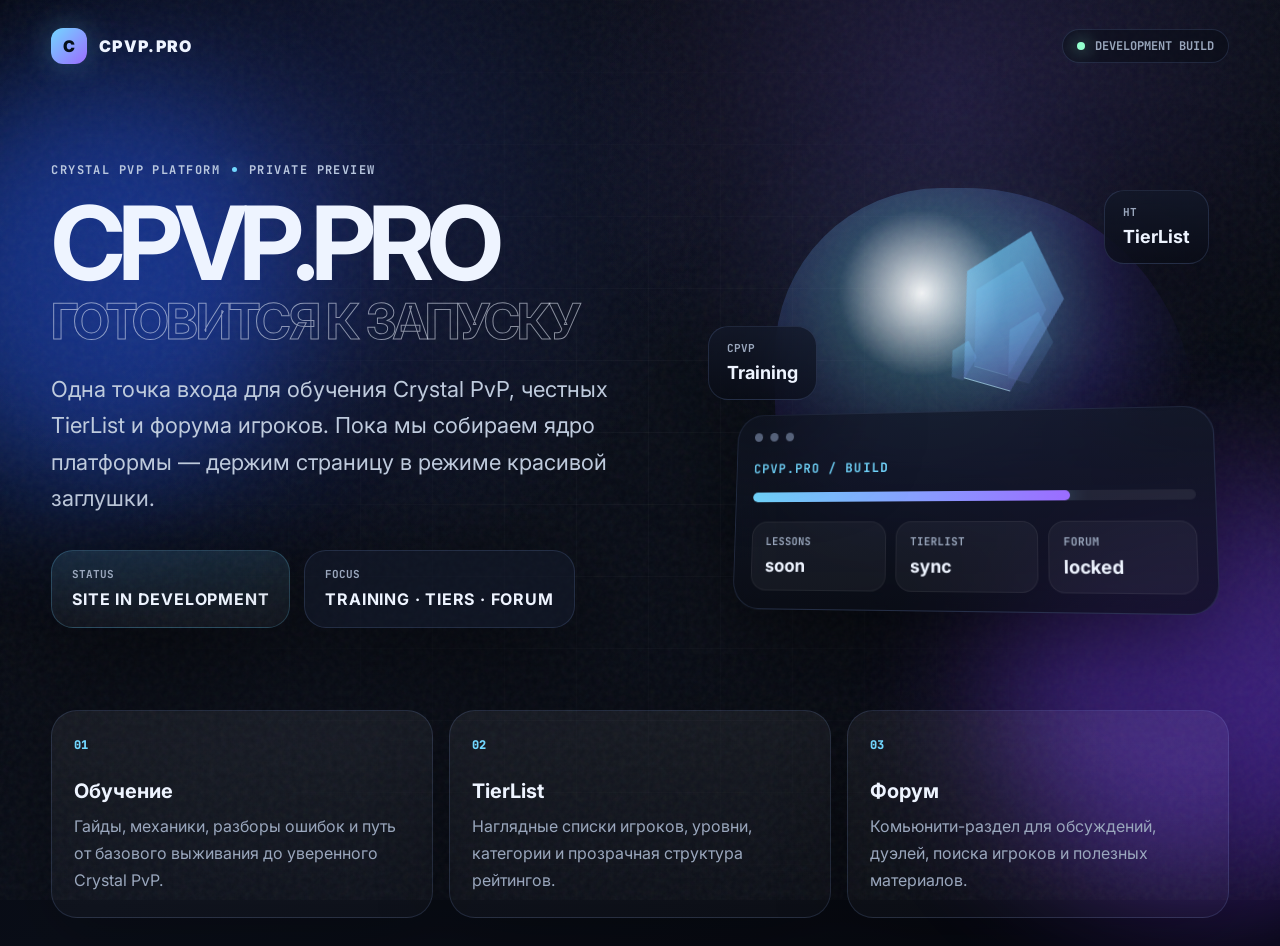
==== index.html @ 1875ffc8 "files" ====
<!doctype html>
<html lang="ru">
<head>
  <meta charset="utf-8" />
  <meta name="viewport" content="width=device-width, initial-scale=1" />
  <meta name="theme-color" content="#070910" />
  <meta name="description" content="CPVP.PRO — обучение Crystal PvP, TierList и форум игроков. Сайт находится в разработке." />
  <meta property="og:title" content="CPVP.PRO — скоро" />
  <meta property="og:description" content="Обучение Crystal PvP, TierList и форум игроков. Сайт находится в разработке." />
  <meta property="og:type" content="website" />
  <title>CPVP.PRO — скоро</title>
  <link rel="preconnect" href="https://fonts.googleapis.com">
  <link rel="preconnect" href="https://fonts.gstatic.com" crossorigin>
  <link href="https://fonts.googleapis.com/css2?family=Inter:wght@400;500;600;700;800;900&family=JetBrains+Mono:wght@500;700&display=swap" rel="stylesheet">
  <link rel="stylesheet" href="styles.css" />
</head>
<body>
  <main class="shell" aria-label="Временная страница CPVP.PRO">
    <div class="noise"></div>
    <div class="aurora aurora-a"></div>
    <div class="aurora aurora-b"></div>

    <nav class="nav" aria-label="Навигация">
      <a class="brand" href="#" aria-label="CPVP.PRO">
        <span class="brand-mark">C</span>
        <span>CPVP.PRO</span>
      </a>
      <div class="nav-status">
        <span class="pulse"></span>
        development build
      </div>
    </nav>

    <section class="hero">
      <div class="copy">
        <div class="eyebrow">
          <span>Crystal PvP platform</span>
          <span class="dot"></span>
          <span>private preview</span>
        </div>

        <h1>CPVP.PRO<br><span>готовится к запуску</span></h1>
        <p class="lead">Одна точка входа для обучения Crystal PvP, честных TierList и форума игроков. Пока мы собираем ядро платформы — держим страницу в режиме красивой заглушки.</p>

        <div class="actions" aria-label="Статус проекта">
          <div class="launch-card">
            <span class="label">status</span>
            <strong>site in development</strong>
          </div>
          <div class="launch-card muted">
            <span class="label">focus</span>
            <strong>training · tiers · forum</strong>
          </div>
        </div>
      </div>

      <div class="visual" aria-hidden="true">
        <div class="orb"></div>
        <div class="crystal">
          <span></span><span></span><span></span><span></span>
        </div>
        <div class="panel panel-main">
          <div class="panel-head">
            <span class="win-dot"></span><span class="win-dot"></span><span class="win-dot"></span>
          </div>
          <div class="terminal-line bright">cpvp.pro / build</div>
          <div class="progress"><span></span></div>
          <div class="metric-grid">
            <div><small>Lessons</small><b>soon</b></div>
            <div><small>TierList</small><b>sync</b></div>
            <div><small>Forum</small><b>locked</b></div>
          </div>
        </div>
        <div class="rank-card rank-a"><small>HT</small><b>TierList</b></div>
        <div class="rank-card rank-b"><small>CPVP</small><b>Training</b></div>
      </div>
    </section>

    <section class="features" aria-label="Что будет на сайте">
      <article>
        <span class="icon">01</span>
        <h2>Обучение</h2>
        <p>Гайды, механики, разборы ошибок и путь от базового выживания до уверенного Crystal PvP.</p>
      </article>
      <article>
        <span class="icon">02</span>
        <h2>TierList</h2>
        <p>Наглядные списки игроков, уровни, категории и прозрачная структура рейтингов.</p>
      </article>
      <article>
        <span class="icon">03</span>
        <h2>Форум</h2>
        <p>Комьюнити-раздел для обсуждений, дуэлей, поиска игроков и полезных материалов.</p>
      </article>
    </section>
  </main>
</body>
</html>
---- styles.css ----
:root{--bg:#070910;--card:rgba(13,17,30,.72);--card2:rgba(20,26,43,.58);--line:rgba(150,180,255,.15);--text:#eef4ff;--muted:#9aa7bd;--blue:#72d7ff;--violet:#9b6cff;--green:#94ffcf;--shadow:0 30px 100px rgba(0,0,0,.55);}
*{box-sizing:border-box}html{min-height:100%;background:#05070d}body{margin:0;min-height:100vh;font-family:Inter,system-ui,-apple-system,Segoe UI,sans-serif;color:var(--text);background:radial-gradient(circle at 25% 20%,rgba(62,91,255,.19),transparent 32%),radial-gradient(circle at 74% 10%,rgba(139,90,255,.16),transparent 30%),linear-gradient(135deg,#05070d 0%,#0a0e18 45%,#05070d 100%);overflow-x:hidden}.shell{position:relative;min-height:100vh;padding:28px clamp(18px,4vw,72px);isolation:isolate}.shell:before{content:"";position:fixed;inset:0;background:linear-gradient(rgba(255,255,255,.035) 1px,transparent 1px),linear-gradient(90deg,rgba(255,255,255,.028) 1px,transparent 1px);background-size:72px 72px;mask-image:radial-gradient(circle at center,black,transparent 75%);z-index:-4}.noise{position:fixed;inset:0;opacity:.08;z-index:-1;background-image:url("data:image/svg+xml,%3Csvg viewBox='0 0 180 180' xmlns='http://www.w3.org/2000/svg'%3E%3Cfilter id='n'%3E%3CfeTurbulence type='fractalNoise' baseFrequency='.85' numOctaves='3' stitchTiles='stitch'/%3E%3C/filter%3E%3Crect width='100%25' height='100%25' filter='url(%23n)' opacity='.65'/%3E%3C/svg%3E")}.aurora{position:fixed;width:420px;height:420px;border-radius:999px;filter:blur(70px);opacity:.45;z-index:-3;animation:float 11s ease-in-out infinite}.aurora-a{left:-120px;top:8%;background:#245cff}.aurora-b{right:-130px;bottom:0;background:#7c3cff;animation-delay:-5s}@keyframes float{50%{transform:translate3d(24px,-28px,0) scale(1.08)}}.nav{display:flex;align-items:center;justify-content:space-between;gap:16px;max-width:1240px;margin:0 auto 72px}.brand{display:inline-flex;align-items:center;gap:12px;color:var(--text);text-decoration:none;font-weight:900;letter-spacing:.08em}.brand-mark{display:grid;place-items:center;width:36px;height:36px;border-radius:12px;background:linear-gradient(135deg,var(--blue),var(--violet));color:#06101b;box-shadow:0 0 30px rgba(114,215,255,.28)}.nav-status{display:inline-flex;align-items:center;gap:10px;padding:10px 14px;border:1px solid var(--line);border-radius:999px;background:rgba(9,12,22,.52);color:var(--muted);font:700 12px/1 JetBrains Mono,monospace;text-transform:uppercase}.pulse{width:8px;height:8px;border-radius:50%;background:var(--green);box-shadow:0 0 18px var(--green);animation:pulse 1.7s infinite}@keyframes pulse{50%{opacity:.35;transform:scale(.75)}}.hero{display:grid;grid-template-columns:minmax(0,1fr) minmax(380px,.86fr);gap:52px;align-items:center;max-width:1240px;margin:0 auto}.eyebrow{display:flex;align-items:center;gap:12px;flex-wrap:wrap;color:#b9c7df;font:700 12px/1 JetBrains Mono,monospace;text-transform:uppercase;letter-spacing:.12em}.dot{width:5px;height:5px;border-radius:50%;background:var(--blue);box-shadow:0 0 18px var(--blue)}h1{margin:22px 0 0;font-size:clamp(58px,8vw,116px);line-height:.88;letter-spacing:-.075em;text-transform:uppercase}h1 span{display:block;color:transparent;-webkit-text-stroke:1px rgba(238,244,255,.54);font-size:.48em;letter-spacing:-.055em;margin-top:12px}.lead{max-width:680px;margin:28px 0 0;color:#bfcbdd;font-size:clamp(17px,2vw,22px);line-height:1.65}.actions{display:flex;gap:14px;flex-wrap:wrap;margin-top:34px}.launch-card{min-width:230px;padding:18px 20px;border:1px solid rgba(114,215,255,.22);border-radius:22px;background:linear-gradient(180deg,rgba(114,215,255,.12),rgba(255,255,255,.035));box-shadow:var(--shadow)}.launch-card.muted{border-color:var(--line);background:var(--card2)}.label{display:block;color:var(--muted);font:700 11px/1 JetBrains Mono,monospace;text-transform:uppercase;margin-bottom:9px}.launch-card strong{font-size:16px;text-transform:uppercase;letter-spacing:.05em}.visual{position:relative;min-height:520px;perspective:1000px}.orb{position:absolute;inset:52px 34px 20px auto;width:420px;height:420px;border-radius:42% 58% 48% 52%;background:radial-gradient(circle at 35% 25%,rgba(255,255,255,.95),rgba(114,215,255,.24) 20%,rgba(100,70,255,.16) 45%,transparent 68%);filter:drop-shadow(0 0 80px rgba(114,215,255,.16));animation:morph 8s ease-in-out infinite}@keyframes morph{50%{border-radius:55% 45% 58% 42%;transform:rotate(10deg) scale(1.03)}}.crystal{position:absolute;right:160px;top:92px;width:120px;height:160px;transform:rotate(16deg);filter:drop-shadow(0 0 36px rgba(114,215,255,.35))}.crystal span{position:absolute;inset:0;clip-path:polygon(50% 0,92% 35%,70% 100%,30% 100%,8% 35%);background:linear-gradient(135deg,rgba(114,215,255,.72),rgba(155,108,255,.2));border:1px solid rgba(255,255,255,.35)}.crystal span:nth-child(2){transform:scale(.72) translateY(12px);opacity:.45}.crystal span:nth-child(3){transform:scale(.45) translate(65px,70px);opacity:.35}.crystal span:nth-child(4){transform:scale(.25) translate(-120px,250px);opacity:.55}.panel,.rank-card{position:absolute;border:1px solid var(--line);background:linear-gradient(180deg,rgba(18,24,40,.82),rgba(8,11,20,.72));backdrop-filter:blur(18px);box-shadow:var(--shadow)}.panel-main{left:14px;right:18px;bottom:46px;padding:18px;border-radius:28px;transform:rotateX(8deg) rotateY(-10deg)}.panel-head{display:flex;gap:8px;margin-bottom:22px}.win-dot{width:9px;height:9px;border-radius:50%;background:#65738f}.terminal-line{font:700 13px/1 JetBrains Mono,monospace;text-transform:uppercase;color:var(--blue);letter-spacing:.08em}.progress{height:10px;margin:18px 0 20px;border-radius:999px;background:rgba(255,255,255,.07);overflow:hidden}.progress span{display:block;width:73%;height:100%;border-radius:999px;background:linear-gradient(90deg,var(--blue),var(--violet));box-shadow:0 0 22px rgba(114,215,255,.45);animation:load 2.8s ease-in-out infinite}@keyframes load{50%{width:88%}}.metric-grid{display:grid;grid-template-columns:repeat(3,1fr);gap:10px}.metric-grid div{padding:14px;border-radius:16px;background:rgba(255,255,255,.045);border:1px solid rgba(255,255,255,.06)}small{display:block;color:var(--muted);font:700 11px/1 JetBrains Mono,monospace;text-transform:uppercase;margin-bottom:8px}b{font-size:18px}.rank-card{padding:16px 18px;border-radius:20px}.rank-a{right:20px;top:54px}.rank-b{left:0;top:190px}.features{display:grid;grid-template-columns:repeat(3,1fr);gap:16px;max-width:1240px;margin:54px auto 0}.features article{padding:22px;border-radius:26px;border:1px solid var(--line);background:linear-gradient(180deg,rgba(255,255,255,.055),rgba(255,255,255,.024));box-shadow:0 18px 70px rgba(0,0,0,.25)}.icon{display:inline-flex;margin-bottom:28px;color:var(--blue);font:800 12px/1 JetBrains Mono,monospace}.features h2{margin:0 0 10px;font-size:20px}.features p{margin:0;color:var(--muted);line-height:1.7}@media (max-width:900px){.shell{padding:20px 16px 28px}.nav{margin-bottom:40px}.nav-status{font-size:10px;padding:9px 11px}.hero{grid-template-columns:1fr;gap:26px}.copy{text-align:left}.eyebrow{font-size:10px}.lead{font-size:16px;line-height:1.58}.actions{display:grid;grid-template-columns:1fr}.launch-card{min-width:0}.visual{min-height:430px;order:-1}.orb{width:310px;height:310px;right:50%;transform:translateX(50%);top:40px}.crystal{right:calc(50% - 48px);top:90px;width:86px;height:116px}.panel-main{left:4px;right:4px;bottom:22px;transform:none;border-radius:24px}.rank-a{right:8px;top:28px}.rank-b{left:8px;top:152px}.features{grid-template-columns:1fr;margin-top:28px}.metric-grid{grid-template-columns:1fr 1fr 1fr;gap:8px}.metric-grid div{padding:11px}b{font-size:15px}h1{font-size:clamp(54px,16vw,76px)}}@media (prefers-reduced-motion:reduce){*,*:before,*:after{animation:none!important;scroll-behavior:auto!important}}
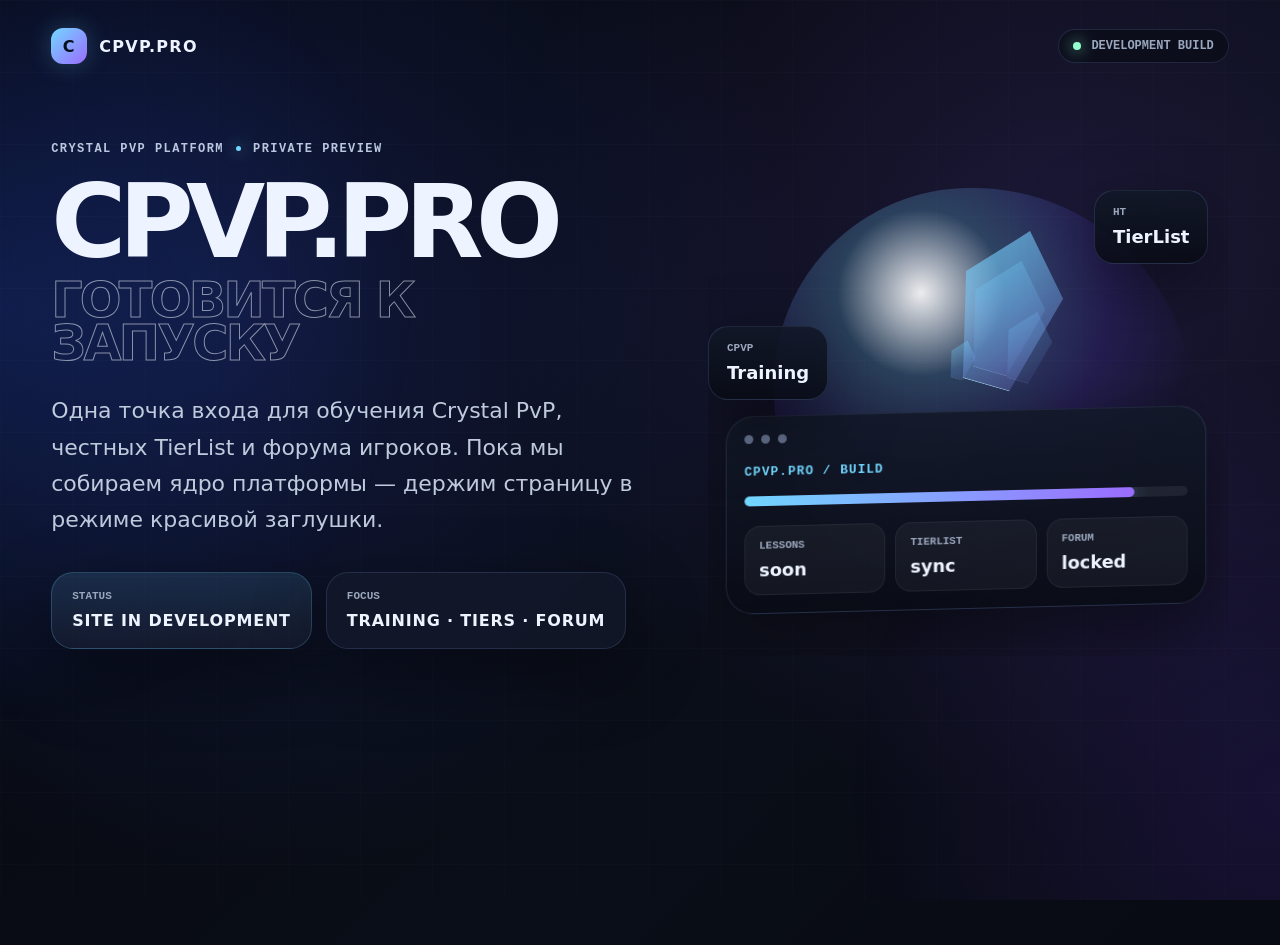
==== commit a3916218: "Optimize landing page render path and remove external dependencies" ====
--- a/index.html
+++ b/index.html
@@ -1,98 +1,29 @@
 <!doctype html>
 <html lang="ru">
 <head>
-  <meta charset="utf-8" />
-  <meta name="viewport" content="width=device-width, initial-scale=1" />
-  <meta name="theme-color" content="#070910" />
-  <meta name="description" content="CPVP.PRO — обучение Crystal PvP, TierList и форум игроков. Сайт находится в разработке." />
-  <meta property="og:title" content="CPVP.PRO — скоро" />
-  <meta property="og:description" content="Обучение Crystal PvP, TierList и форум игроков. Сайт находится в разработке." />
-  <meta property="og:type" content="website" />
+  <meta charset="utf-8">
+  <meta name="viewport" content="width=device-width,initial-scale=1">
+  <meta name="theme-color" content="#070910">
+  <meta name="color-scheme" content="dark">
+  <meta name="description" content="CPVP.PRO — обучение Crystal PvP, TierList и форум игроков. Сайт находится в разработке.">
+  <meta property="og:title" content="CPVP.PRO — скоро">
+  <meta property="og:description" content="Обучение Crystal PvP, TierList и форум игроков. Сайт находится в разработке.">
+  <meta property="og:type" content="website">
+  <meta property="og:url" content="https://cpvp.pro/">
+  <link rel="icon" href="data:image/svg+xml,%3Csvg xmlns='http://www.w3.org/2000/svg' viewBox='0 0 64 64'%3E%3Crect width='64' height='64' rx='18' fill='%2372d7ff'/%3E%3Cpath d='M42 18a17 17 0 1 0 0 28' fill='none' stroke='%2306101b' stroke-width='8' stroke-linecap='round'/%3E%3C/svg%3E">
   <title>CPVP.PRO — скоро</title>
-  <link rel="preconnect" href="https://fonts.googleapis.com">
-  <link rel="preconnect" href="https://fonts.gstatic.com" crossorigin>
-  <link href="https://fonts.googleapis.com/css2?family=Inter:wght@400;500;600;700;800;900&family=JetBrains+Mono:wght@500;700&display=swap" rel="stylesheet">
-  <link rel="stylesheet" href="styles.css" />
+  <style>
+:root{--card2:rgba(20,26,43,.72);--line:rgba(150,180,255,.15);--text:#eef4ff;--muted:#9aa7bd;--blue:#72d7ff;--violet:#9b6cff;--green:#94ffcf;--shadow:0 24px 72px rgba(0,0,0,.44);font-synthesis:none}*{box-sizing:border-box}html{min-height:100%;background:#05070d}body{margin:0;min-height:100vh;overflow-x:hidden;color:var(--text);background:radial-gradient(circle at 18% 16%,rgba(62,91,255,.18),transparent 31%),radial-gradient(circle at 82% 14%,rgba(139,90,255,.14),transparent 29%),linear-gradient(135deg,#05070d,#0a0e18 45%,#05070d);font-family:Inter,system-ui,-apple-system,BlinkMacSystemFont,"Segoe UI",sans-serif;text-rendering:optimizeLegibility}.shell{position:relative;isolation:isolate;min-height:100vh;padding:28px clamp(18px,4vw,72px)}.shell:before,.shell:after{position:fixed;inset:0;z-index:-1;pointer-events:none;content:""}.shell:before{opacity:.58;background:linear-gradient(rgba(255,255,255,.027) 1px,transparent 1px),linear-gradient(90deg,rgba(255,255,255,.023) 1px,transparent 1px);background-size:72px 72px}.shell:after{z-index:-2;background:radial-gradient(circle at 0 34%,rgba(36,92,255,.16),transparent 26rem),radial-gradient(circle at 100% 88%,rgba(124,60,255,.14),transparent 27rem)}.nav,.hero,.features{max-width:1240px;margin-inline:auto}.nav{display:flex;align-items:center;justify-content:space-between;gap:16px;margin-bottom:72px}.brand{display:inline-flex;align-items:center;gap:12px;color:var(--text);font-weight:900;letter-spacing:.08em;text-decoration:none}.brand-mark{display:grid;width:36px;height:36px;place-items:center;border-radius:12px;color:#06101b;background:linear-gradient(135deg,var(--blue),var(--violet));box-shadow:0 0 24px rgba(114,215,255,.24)}.nav-status,.eyebrow,.label,.terminal-line,small,.icon{font-family:ui-monospace,SFMono-Regular,Menlo,Consolas,monospace;font-weight:700;text-transform:uppercase}.nav-status{display:inline-flex;align-items:center;gap:10px;padding:10px 14px;border:1px solid var(--line);border-radius:999px;color:var(--muted);background:rgba(9,12,22,.7);font-size:12px;line-height:1}.pulse{width:8px;height:8px;border-radius:50%;background:var(--green);box-shadow:0 0 16px var(--green);animation:pulse 1.7s ease-in-out infinite}.hero{display:grid;grid-template-columns:minmax(0,1fr) minmax(380px,.86fr);gap:52px;align-items:center}.eyebrow{display:flex;flex-wrap:wrap;align-items:center;gap:12px;color:#b9c7df;font-size:12px;line-height:1;letter-spacing:.12em}.dot{width:5px;height:5px;border-radius:50%;background:var(--blue);box-shadow:0 0 16px var(--blue)}h1{margin:22px 0 0;font-size:clamp(58px,8vw,116px);line-height:.88;letter-spacing:-.075em;text-transform:uppercase}h1 span{display:block;margin-top:12px;color:transparent;font-size:.48em;letter-spacing:-.055em;-webkit-text-stroke:1px rgba(238,244,255,.54)}.lead{max-width:680px;margin:28px 0 0;color:#bfcbdd;font-size:clamp(17px,2vw,22px);line-height:1.65}.actions{display:flex;flex-wrap:wrap;gap:14px;margin-top:34px}.launch-card{min-width:230px;padding:18px 20px;border:1px solid rgba(114,215,255,.22);border-radius:22px;background:linear-gradient(180deg,rgba(114,215,255,.12),rgba(255,255,255,.035));box-shadow:var(--shadow)}.launch-card.muted{border-color:var(--line);background:var(--card2)}.label{display:block;margin-bottom:9px;color:var(--muted);font-size:11px;line-height:1}.launch-card strong{font-size:16px;letter-spacing:.05em;text-transform:uppercase}.visual{position:relative;min-height:520px;contain:layout paint style}.orb{position:absolute;top:52px;right:34px;width:420px;height:420px;border-radius:47% 53% 48% 52%;background:radial-gradient(circle at 35% 25%,rgba(255,255,255,.92),rgba(114,215,255,.23) 20%,rgba(100,70,255,.15) 45%,transparent 68%);animation:orb 8s ease-in-out infinite}.crystal{position:absolute;top:92px;right:160px;width:120px;height:160px;transform:rotate(16deg)}.crystal span{position:absolute;inset:0;clip-path:polygon(50% 0,92% 35%,70% 100%,30% 100%,8% 35%);border:1px solid rgba(255,255,255,.35);background:linear-gradient(135deg,rgba(114,215,255,.72),rgba(155,108,255,.2))}.crystal span:nth-child(2){opacity:.45;transform:scale(.72) translateY(12px)}.crystal span:nth-child(3){opacity:.35;transform:scale(.45) translate(65px,70px)}.crystal span:nth-child(4){opacity:.55;transform:scale(.25) translate(-120px,250px)}.panel,.rank-card{position:absolute;border:1px solid var(--line);background:linear-gradient(180deg,rgba(18,24,40,.92),rgba(8,11,20,.88));box-shadow:var(--shadow)}.panel-main{right:18px;bottom:46px;left:14px;padding:18px;border-radius:28px;transform:rotateX(8deg) rotateY(-10deg)}.panel-head{display:flex;gap:8px;margin-bottom:22px}.win-dot{width:9px;height:9px;border-radius:50%;background:#65738f}.terminal-line{color:var(--blue);font-size:13px;line-height:1;letter-spacing:.08em}.progress{height:10px;margin:18px 0 20px;overflow:hidden;border-radius:999px;background:rgba(255,255,255,.07)}.progress span{display:block;width:88%;height:100%;border-radius:inherit;background:linear-gradient(90deg,var(--blue),var(--violet));box-shadow:0 0 18px rgba(114,215,255,.4);transform-origin:left;animation:load 2.8s ease-in-out infinite}.metric-grid{display:grid;grid-template-columns:repeat(3,1fr);gap:10px}.metric-grid div{padding:14px;border:1px solid rgba(255,255,255,.06);border-radius:16px;background:rgba(255,255,255,.045)}small{display:block;margin-bottom:8px;color:var(--muted);font-size:11px;line-height:1}b{font-size:18px}.rank-card{padding:16px 18px;border-radius:20px}.rank-a{top:54px;right:20px}.rank-b{top:190px;left:0}.features{display:grid;grid-template-columns:repeat(3,1fr);gap:16px;margin-top:54px;content-visibility:auto;contain-intrinsic-size:250px}.features article{padding:22px;border:1px solid var(--line);border-radius:26px;background:linear-gradient(180deg,rgba(255,255,255,.055),rgba(255,255,255,.024));box-shadow:0 18px 58px rgba(0,0,0,.22)}.icon{display:inline-flex;margin-bottom:28px;color:var(--blue);font-size:12px;line-height:1}.features h2{margin:0 0 10px;font-size:20px}.features p{margin:0;color:var(--muted);line-height:1.7}@keyframes pulse{50%{opacity:.35;transform:scale(.75)}}@keyframes orb{50%{transform:translate3d(10px,-12px,0) scale(1.02)}}@keyframes load{50%{transform:scaleX(.83)}}@media (max-width:900px){.shell{padding:20px 16px 28px}.nav{margin-bottom:40px}.nav-status{padding:9px 11px;font-size:10px}.hero{grid-template-columns:1fr;gap:26px}.eyebrow{font-size:10px}.lead{font-size:16px;line-height:1.58}.actions{display:grid;grid-template-columns:1fr}.launch-card{min-width:0}.visual{order:-1;min-height:430px}.orb{top:40px;right:50%;width:310px;height:310px;transform:translateX(50%);animation:none}.crystal{top:90px;right:calc(50% - 48px);width:86px;height:116px}.panel-main{right:4px;bottom:22px;left:4px;border-radius:24px;transform:none}.rank-a{top:28px;right:8px}.rank-b{top:152px;left:8px}.features{grid-template-columns:1fr;margin-top:28px}.metric-grid{gap:8px}.metric-grid div{padding:11px}b{font-size:15px}h1{font-size:clamp(54px,16vw,76px)}}@media (prefers-reduced-motion:reduce){*,*:before,*:after{animation:none!important;scroll-behavior:auto!important}}
+  </style>
 </head>
 <body>
   <main class="shell" aria-label="Временная страница CPVP.PRO">
-    <div class="noise"></div>
-    <div class="aurora aurora-a"></div>
-    <div class="aurora aurora-b"></div>
-
-    <nav class="nav" aria-label="Навигация">
-      <a class="brand" href="#" aria-label="CPVP.PRO">
-        <span class="brand-mark">C</span>
-        <span>CPVP.PRO</span>
-      </a>
-      <div class="nav-status">
-        <span class="pulse"></span>
-        development build
-      </div>
-    </nav>
-
+    <nav class="nav" aria-label="Навигация"><a class="brand" href="/" aria-label="CPVP.PRO"><span class="brand-mark">C</span><span>CPVP.PRO</span></a><div class="nav-status"><span class="pulse"></span>development build</div></nav>
     <section class="hero">
-      <div class="copy">
-        <div class="eyebrow">
-          <span>Crystal PvP platform</span>
-          <span class="dot"></span>
-          <span>private preview</span>
-        </div>
-
-        <h1>CPVP.PRO<br><span>готовится к запуску</span></h1>
-        <p class="lead">Одна точка входа для обучения Crystal PvP, честных TierList и форума игроков. Пока мы собираем ядро платформы — держим страницу в режиме красивой заглушки.</p>
-
-        <div class="actions" aria-label="Статус проекта">
-          <div class="launch-card">
-            <span class="label">status</span>
-            <strong>site in development</strong>
-          </div>
-          <div class="launch-card muted">
-            <span class="label">focus</span>
-            <strong>training · tiers · forum</strong>
-          </div>
-        </div>
-      </div>
-
-      <div class="visual" aria-hidden="true">
-        <div class="orb"></div>
-        <div class="crystal">
-          <span></span><span></span><span></span><span></span>
-        </div>
-        <div class="panel panel-main">
-          <div class="panel-head">
-            <span class="win-dot"></span><span class="win-dot"></span><span class="win-dot"></span>
-          </div>
-          <div class="terminal-line bright">cpvp.pro / build</div>
-          <div class="progress"><span></span></div>
-          <div class="metric-grid">
-            <div><small>Lessons</small><b>soon</b></div>
-            <div><small>TierList</small><b>sync</b></div>
-            <div><small>Forum</small><b>locked</b></div>
-          </div>
-        </div>
-        <div class="rank-card rank-a"><small>HT</small><b>TierList</b></div>
-        <div class="rank-card rank-b"><small>CPVP</small><b>Training</b></div>
-      </div>
+      <div class="copy"><div class="eyebrow"><span>Crystal PvP platform</span><span class="dot"></span><span>private preview</span></div><h1>CPVP.PRO<br><span>готовится к запуску</span></h1><p class="lead">Одна точка входа для обучения Crystal PvP, честных TierList и форума игроков. Пока мы собираем ядро платформы — держим страницу в режиме красивой заглушки.</p><div class="actions" aria-label="Статус проекта"><div class="launch-card"><span class="label">status</span><strong>site in development</strong></div><div class="launch-card muted"><span class="label">focus</span><strong>training · tiers · forum</strong></div></div></div>
+      <div class="visual" aria-hidden="true"><div class="orb"></div><div class="crystal"><span></span><span></span><span></span><span></span></div><div class="panel panel-main"><div class="panel-head"><span class="win-dot"></span><span class="win-dot"></span><span class="win-dot"></span></div><div class="terminal-line">cpvp.pro / build</div><div class="progress"><span></span></div><div class="metric-grid"><div><small>Lessons</small><b>soon</b></div><div><small>TierList</small><b>sync</b></div><div><small>Forum</small><b>locked</b></div></div></div><div class="rank-card rank-a"><small>HT</small><b>TierList</b></div><div class="rank-card rank-b"><small>CPVP</small><b>Training</b></div></div>
     </section>
-
-    <section class="features" aria-label="Что будет на сайте">
-      <article>
-        <span class="icon">01</span>
-        <h2>Обучение</h2>
-        <p>Гайды, механики, разборы ошибок и путь от базового выживания до уверенного Crystal PvP.</p>
-      </article>
-      <article>
-        <span class="icon">02</span>
-        <h2>TierList</h2>
-        <p>Наглядные списки игроков, уровни, категории и прозрачная структура рейтингов.</p>
-      </article>
-      <article>
-        <span class="icon">03</span>
-        <h2>Форум</h2>
-        <p>Комьюнити-раздел для обсуждений, дуэлей, поиска игроков и полезных материалов.</p>
-      </article>
-    </section>
+    <section class="features" aria-label="Что будет на сайте"><article><span class="icon">01</span><h2>Обучение</h2><p>Гайды, механики, разборы ошибок и путь от базового выживания до уверенного Crystal PvP.</p></article><article><span class="icon">02</span><h2>TierList</h2><p>Наглядные списки игроков, уровни, категории и прозрачная структура рейтингов.</p></article><article><span class="icon">03</span><h2>Форум</h2><p>Комьюнити-раздел для обсуждений, дуэлей, поиска игроков и полезных материалов.</p></article></section>
   </main>
 </body>
-</html>
+</html>
